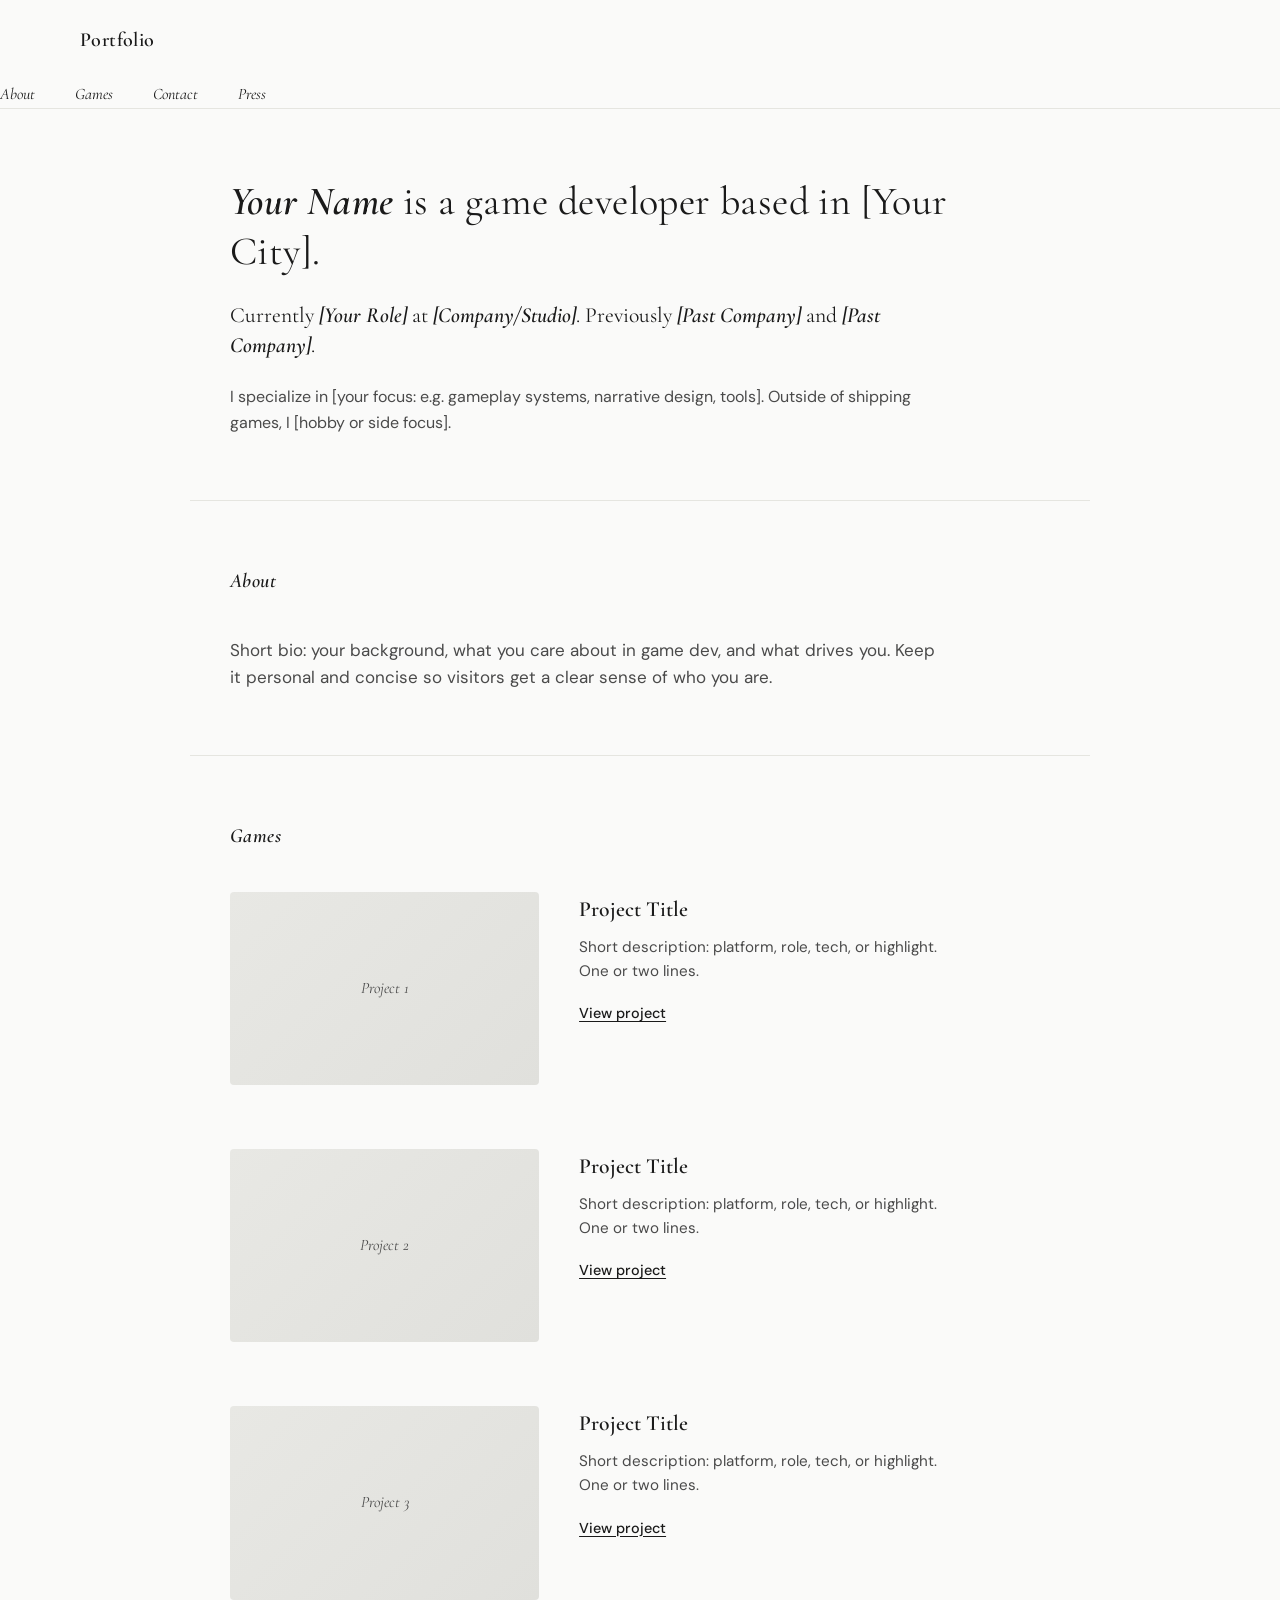
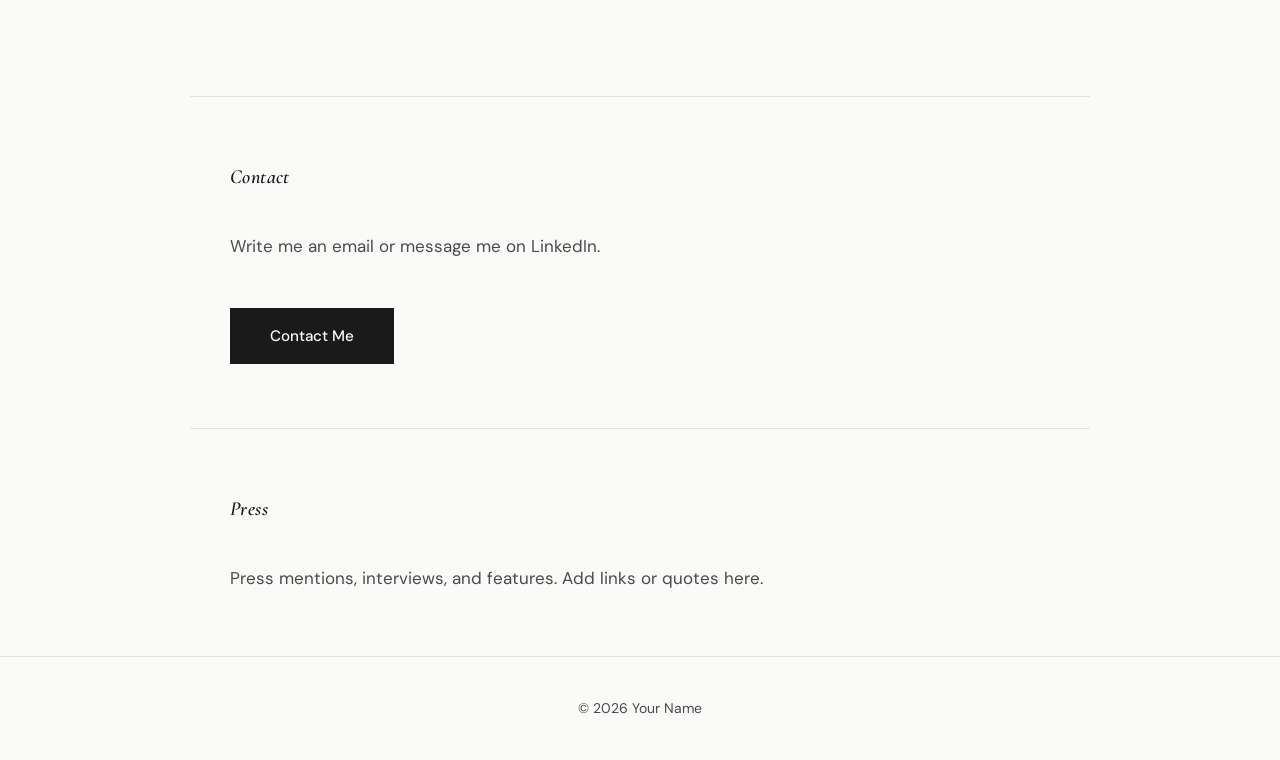
==== index.html @ 8e0e688e "Pushing for pages" ====
<!DOCTYPE html>
<html lang="en">
<head>
  <meta charset="UTF-8">
  <meta name="viewport" content="width=device-width, initial-scale=1.0">
  <title>Game Dev Portfolio</title>
  <link rel="preconnect" href="https://fonts.googleapis.com">
  <link rel="preconnect" href="https://fonts.gstatic.com" crossorigin>
  <link href="https://fonts.googleapis.com/css2?family=Cormorant+Garamond:ital,wght@0,400;0,600;1,400;1,600&family=DM+Sans:ital,wght@0,400;0,500;0,600;1,400&display=swap" rel="stylesheet">
  <link rel="stylesheet" href="styles.css">
</head>
<body>
  <a href="#main" class="skip-link">Skip to Content</a>

  <header class="site-header">
    <div class="header-inner">
      <a href="#" class="logo" aria-label="Home">Portfolio</a>
      <button class="menu-toggle" aria-expanded="false" aria-controls="nav-menu" aria-label="Open menu">
        <span class="menu-text">Open Menu</span>
        <span class="menu-icon" aria-hidden="true"></span>
      </button>
    </div>
    <nav id="nav-menu" class="nav" aria-label="Main navigation" hidden>
      <ul class="nav-list">
        <li><a href="#about">About</a></li>
        <li><a href="#games">Games</a></li>
        <li><a href="#contact">Contact</a></li>
        <li><a href="#press">Press</a></li>
      </ul>
    </nav>
  </header>

  <main id="main">
    <section class="hero">
      <div class="hero-content">
        <h1 class="hero-name"><em>Your Name</em> is a game developer based in [Your City].</h1>
        <p class="hero-tagline">Currently <em>[Your Role]</em> at <em>[Company/Studio]</em>. Previously <em>[Past Company]</em> and <em>[Past Company]</em>.</p>
        <p class="hero-desc">I specialize in [your focus: e.g. gameplay systems, narrative design, tools]. Outside of shipping games, I [hobby or side focus].</p>
      </div>
    </section>

    <section id="about" class="section section-about">
      <h2 class="section-label"><em>About</em></h2>
      <div class="section-content">
        <p>Short bio: your background, what you care about in game dev, and what drives you. Keep it personal and concise so visitors get a clear sense of who you are.</p>
      </div>
    </section>

    <section id="games" class="section section-projects">
      <h2 class="section-label"><em>Games</em></h2>
      <div class="projects-grid">
        <article class="project-card">
          <div class="project-media">
            <div class="project-placeholder" aria-hidden="true">Project 1</div>
          </div>
          <div class="project-info">
            <h3>Project Title</h3>
            <p>Short description: platform, role, tech, or highlight. One or two lines.</p>
            <a href="#" class="project-link">View project</a>
          </div>
        </article>
        <article class="project-card">
          <div class="project-media">
            <div class="project-placeholder" aria-hidden="true">Project 2</div>
          </div>
          <div class="project-info">
            <h3>Project Title</h3>
            <p>Short description: platform, role, tech, or highlight. One or two lines.</p>
            <a href="#" class="project-link">View project</a>
          </div>
        </article>
        <article class="project-card">
          <div class="project-media">
            <div class="project-placeholder" aria-hidden="true">Project 3</div>
          </div>
          <div class="project-info">
            <h3>Project Title</h3>
            <p>Short description: platform, role, tech, or highlight. One or two lines.</p>
            <a href="#" class="project-link">View project</a>
          </div>
        </article>
      </div>
    </section>

    <section id="contact" class="section section-contact">
      <h2 class="section-label"><em>Contact</em></h2>
      <div class="section-content contact-content">
        <p>Write me an email or message me on LinkedIn.</p>
        <a href="mailto:you@example.com" class="btn-contact">Contact Me</a>
      </div>
    </section>

    <section id="press" class="section section-press">
      <h2 class="section-label"><em>Press</em></h2>
      <div class="section-content">
        <p>Press mentions, interviews, and features. Add links or quotes here.</p>
      </div>
    </section>
  </main>

  <footer class="site-footer">
    <p>&copy; <span id="year"></span> Your Name</p>
  </footer>

  <script src="script.js"></script>
</body>
</html>
---- styles.css ----
/* Morgan Ling–inspired game dev portfolio: minimal, editorial */

:root {
  --color-bg: #fafaf9;
  --color-text: #1a1a1a;
  --color-text-muted: #4a4a4a;
  --color-accent: #2d2d2d;
  --color-border: #e5e5e0;
  --font-serif: "Cormorant Garamond", Georgia, serif;
  --font-sans: "DM Sans", system-ui, sans-serif;
  --max-width: 720px;
  --space-xs: 0.5rem;
  --space-sm: 1rem;
  --space-md: 1.5rem;
  --space-lg: 2.5rem;
  --space-xl: 4rem;
  --space-2xl: 6rem;
}

*,
*::before,
*::after {
  box-sizing: border-box;
}

html {
  scroll-behavior: smooth;
}

body {
  margin: 0;
  font-family: var(--font-sans);
  font-size: 1.0625rem;
  line-height: 1.6;
  color: var(--color-text);
  background: var(--color-bg);
}

.skip-link {
  position: absolute;
  top: -100px;
  left: var(--space-sm);
  padding: var(--space-sm) var(--space-md);
  background: var(--color-text);
  color: var(--color-bg);
  text-decoration: none;
  font-weight: 500;
  z-index: 100;
  transition: top 0.2s;
}

.skip-link:focus {
  top: var(--space-sm);
}

/* Header */
.site-header {
  position: fixed;
  top: 0;
  left: 0;
  right: 0;
  z-index: 50;
  background: var(--color-bg);
  border-bottom: 1px solid var(--color-border);
  transition: background 0.2s, border-color 0.2s;
}

.header-inner {
  display: flex;
  align-items: center;
  justify-content: space-between;
  max-width: 1200px;
  margin: 0 auto;
  padding: var(--space-md) var(--space-lg);
}

.logo {
  font-family: var(--font-serif);
  font-size: 1.25rem;
  font-weight: 600;
  color: var(--color-text);
  text-decoration: none;
  letter-spacing: 0.02em;
}

.menu-toggle {
  display: flex;
  align-items: center;
  gap: var(--space-xs);
  padding: var(--space-xs) 0;
  background: none;
  border: none;
  font-family: var(--font-sans);
  font-size: 0.9rem;
  color: var(--color-text-muted);
  cursor: pointer;
  transition: color 0.2s;
}

.menu-toggle:hover {
  color: var(--color-text);
}

.menu-icon {
  display: block;
  width: 20px;
  height: 14px;
  position: relative;
}

.menu-icon::before,
.menu-icon::after {
  content: "";
  position: absolute;
  left: 0;
  width: 100%;
  height: 2px;
  background: currentColor;
  transition: transform 0.25s;
}

.menu-icon::before {
  top: 0;
}

.menu-icon::after {
  bottom: 0;
}

.site-header.menu-open .menu-icon {
  height: 2px;
}

.site-header.menu-open .menu-icon::before {
  transform: rotate(45deg);
  top: 50%;
  margin-top: -1px;
}

.site-header.menu-open .menu-icon::after {
  transform: rotate(-45deg);
  bottom: auto;
  top: 50%;
  margin-top: -1px;
}

.site-header.menu-open .menu-text {
  display: none;
}

.nav {
  position: absolute;
  top: 100%;
  left: 0;
  right: 0;
  background: var(--color-bg);
  border-bottom: 1px solid var(--color-border);
  padding: var(--space-md) var(--space-lg);
}

.nav[hidden] {
  display: none;
}

.nav-list {
  list-style: none;
  margin: 0;
  padding: 0;
  display: flex;
  flex-direction: column;
  gap: var(--space-sm);
}

.nav-list a {
  font-family: var(--font-serif);
  font-size: 1.25rem;
  font-style: italic;
  color: var(--color-text);
  text-decoration: none;
  transition: color 0.2s;
}

.nav-list a:hover {
  color: var(--color-text-muted);
}

/* Main */
main {
  padding-top: 80px;
}

/* Hero */
.hero {
  padding: var(--space-2xl) var(--space-lg) var(--space-xl);
  max-width: 900px;
  margin: 0 auto;
}

.hero-content {
  max-width: var(--max-width);
}

.hero-name {
  font-family: var(--font-serif);
  font-size: clamp(1.75rem, 4vw, 2.5rem);
  font-weight: 400;
  line-height: 1.25;
  margin: 0 0 var(--space-md);
  letter-spacing: 0.01em;
}

.hero-name em {
  font-style: italic;
  font-weight: 600;
}

.hero-tagline {
  font-family: var(--font-serif);
  font-size: clamp(1.15rem, 2.5vw, 1.35rem);
  line-height: 1.4;
  color: var(--color-text);
  margin: 0 0 var(--space-md);
}

.hero-tagline em {
  font-style: italic;
  font-weight: 600;
}

.hero-desc {
  font-size: 1rem;
  color: var(--color-text-muted);
  margin: 0;
  max-width: 65ch;
}

/* Sections */
.section {
  max-width: 900px;
  margin: 0 auto;
  padding: var(--space-xl) var(--space-lg);
  border-top: 1px solid var(--color-border);
}

.section-label {
  font-family: var(--font-serif);
  font-size: 1.25rem;
  font-weight: 400;
  font-style: italic;
  margin: 0 0 var(--space-lg);
  letter-spacing: 0.02em;
}

.section-label em {
  font-style: italic;
  font-weight: 600;
}

.section-content {
  max-width: var(--max-width);
}

.section-content p {
  margin: 0 0 var(--space-md);
  color: var(--color-text-muted);
}

.section-content p:last-child {
  margin-bottom: 0;
}

/* Projects */
.section-projects {
  padding-bottom: var(--space-2xl);
}

.projects-grid {
  display: grid;
  gap: var(--space-xl);
  max-width: 720px;
}

.project-card {
  display: grid;
  gap: var(--space-md);
}

@media (min-width: 640px) {
  .project-card {
    grid-template-columns: 1fr 1.2fr;
    align-items: start;
    gap: var(--space-lg);
  }
}

.project-media {
  aspect-ratio: 16 / 10;
  background: var(--color-border);
  border-radius: 4px;
  overflow: hidden;
}

.project-placeholder {
  width: 100%;
  height: 100%;
  display: flex;
  align-items: center;
  justify-content: center;
  font-family: var(--font-serif);
  font-size: 1rem;
  font-style: italic;
  color: var(--color-text-muted);
  background: linear-gradient(135deg, #e8e8e4 0%, #e0e0dc 100%);
}

.project-info h3 {
  font-family: var(--font-serif);
  font-size: 1.35rem;
  font-weight: 600;
  margin: 0 0 var(--space-xs);
}

.project-info p {
  font-size: 0.95rem;
  color: var(--color-text-muted);
  margin: 0 0 var(--space-sm);
}

.project-link {
  font-size: 0.9rem;
  font-weight: 500;
  color: var(--color-text);
  text-decoration: underline;
  text-underline-offset: 3px;
  transition: color 0.2s;
}

.project-link:hover {
  color: var(--color-text-muted);
}

/* Contact */
.contact-content {
  display: flex;
  flex-direction: column;
  gap: var(--space-md);
}

.btn-contact {
  display: inline-block;
  padding: var(--space-sm) var(--space-lg);
  background: var(--color-text);
  color: var(--color-bg);
  font-family: var(--font-sans);
  font-size: 0.95rem;
  font-weight: 500;
  text-decoration: none;
  border: none;
  cursor: pointer;
  transition: background 0.2s, color 0.2s;
  width: fit-content;
}

.btn-contact:hover {
  background: var(--color-accent);
  color: var(--color-bg);
}

/* Footer */
.site-footer {
  border-top: 1px solid var(--color-border);
  padding: var(--space-lg) var(--space-lg);
  text-align: center;
}

.site-footer p {
  margin: 0;
  font-size: 0.875rem;
  color: var(--color-text-muted);
}

/* Responsive: show nav inline on larger screens */
@media (min-width: 768px) {
  .menu-toggle {
    display: none;
  }

  .header-inner {
    flex-wrap: wrap;
  }

  .nav {
    position: static;
    display: block !important;
    border: none;
    padding: 0;
    margin-left: auto;
  }

  .nav[hidden] {
    display: block !important;
  }

  .nav-list {
    flex-direction: row;
    gap: var(--space-lg);
  }

  .nav-list a {
    font-size: 1rem;
  }
}
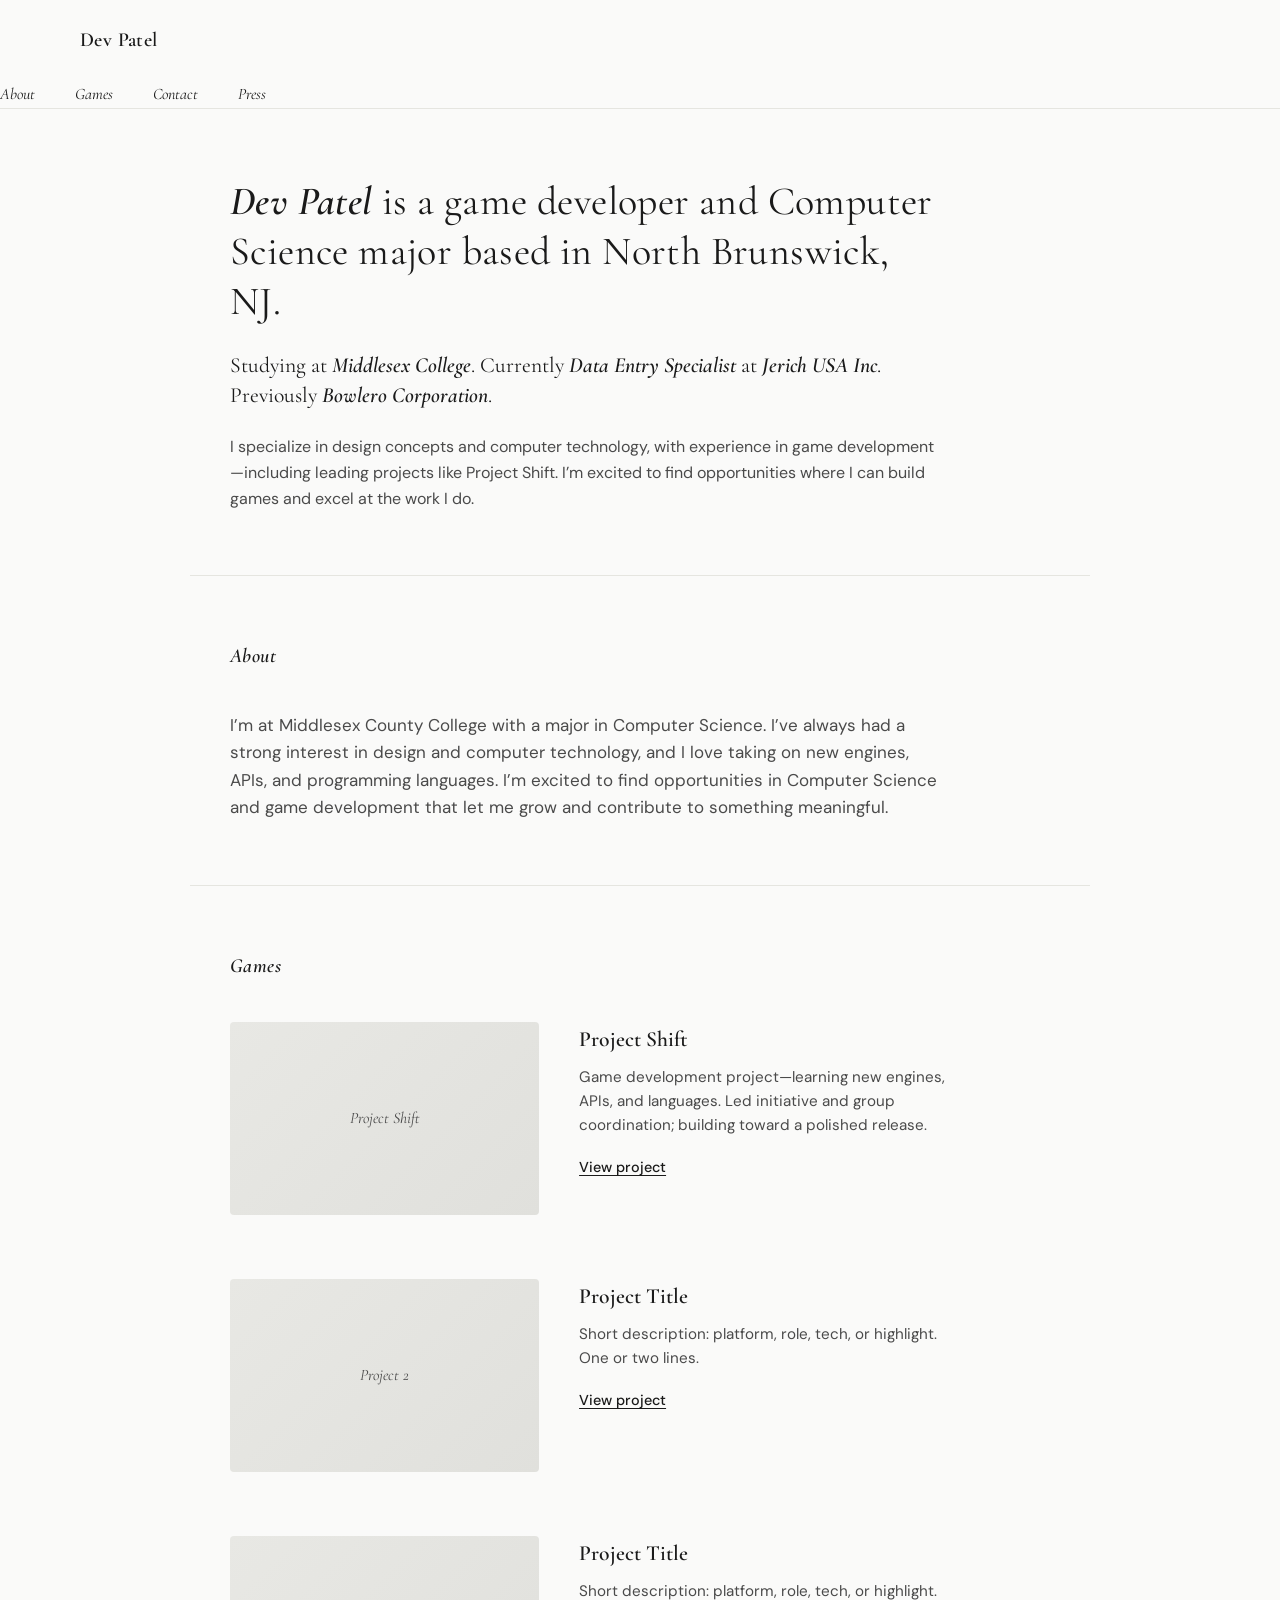
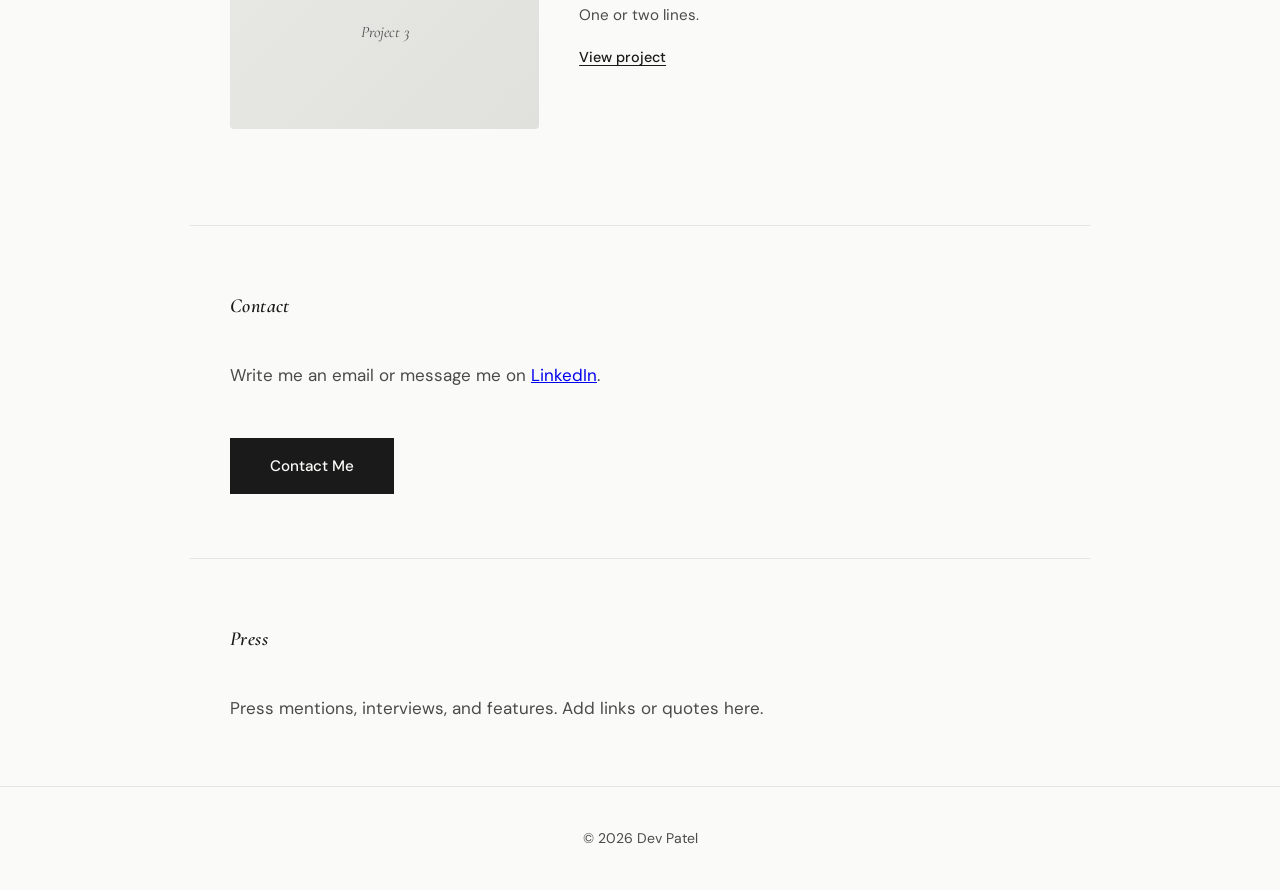
==== commit 15ec6301: "changing the files" ====
--- a/index.html
+++ b/index.html
@@ -3,7 +3,7 @@
 <head>
   <meta charset="UTF-8">
   <meta name="viewport" content="width=device-width, initial-scale=1.0">
-  <title>Game Dev Portfolio</title>
+  <title>Dev Patel — Game Developer</title>
   <link rel="preconnect" href="https://fonts.googleapis.com">
   <link rel="preconnect" href="https://fonts.gstatic.com" crossorigin>
   <link href="https://fonts.googleapis.com/css2?family=Cormorant+Garamond:ital,wght@0,400;0,600;1,400;1,600&family=DM+Sans:ital,wght@0,400;0,500;0,600;1,400&display=swap" rel="stylesheet">
@@ -14,7 +14,7 @@
 
   <header class="site-header">
     <div class="header-inner">
-      <a href="#" class="logo" aria-label="Home">Portfolio</a>
+      <a href="#" class="logo" aria-label="Home">Dev Patel</a>
       <button class="menu-toggle" aria-expanded="false" aria-controls="nav-menu" aria-label="Open menu">
         <span class="menu-text">Open Menu</span>
         <span class="menu-icon" aria-hidden="true"></span>
@@ -33,16 +33,16 @@
   <main id="main">
     <section class="hero">
       <div class="hero-content">
-        <h1 class="hero-name"><em>Your Name</em> is a game developer based in [Your City].</h1>
-        <p class="hero-tagline">Currently <em>[Your Role]</em> at <em>[Company/Studio]</em>. Previously <em>[Past Company]</em> and <em>[Past Company]</em>.</p>
-        <p class="hero-desc">I specialize in [your focus: e.g. gameplay systems, narrative design, tools]. Outside of shipping games, I [hobby or side focus].</p>
+        <h1 class="hero-name"><em>Dev Patel</em> is a game developer and Computer Science major based in North Brunswick, NJ.</h1>
+        <p class="hero-tagline">Studying at <em>Middlesex College</em>. Currently <em>Data Entry Specialist</em> at <em>Jerich USA Inc</em>. Previously <em>Bowlero Corporation</em>.</p>
+        <p class="hero-desc">I specialize in design concepts and computer technology, with experience in game development—including leading projects like Project Shift. I’m excited to find opportunities where I can build games and excel at the work I do.</p>
       </div>
     </section>
 
     <section id="about" class="section section-about">
       <h2 class="section-label"><em>About</em></h2>
       <div class="section-content">
-        <p>Short bio: your background, what you care about in game dev, and what drives you. Keep it personal and concise so visitors get a clear sense of who you are.</p>
+        <p>I’m at Middlesex County College with a major in Computer Science. I’ve always had a strong interest in design and computer technology, and I love taking on new engines, APIs, and programming languages. I’m excited to find opportunities in Computer Science and game development that let me grow and contribute to something meaningful.</p>
       </div>
     </section>
 
@@ -51,11 +51,11 @@
       <div class="projects-grid">
         <article class="project-card">
           <div class="project-media">
-            <div class="project-placeholder" aria-hidden="true">Project 1</div>
+            <div class="project-placeholder" aria-hidden="true">Project Shift</div>
           </div>
           <div class="project-info">
-            <h3>Project Title</h3>
-            <p>Short description: platform, role, tech, or highlight. One or two lines.</p>
+            <h3>Project Shift</h3>
+            <p>Game development project—learning new engines, APIs, and languages. Led initiative and group coordination; building toward a polished release.</p>
             <a href="#" class="project-link">View project</a>
           </div>
         </article>
@@ -85,8 +85,8 @@
     <section id="contact" class="section section-contact">
       <h2 class="section-label"><em>Contact</em></h2>
       <div class="section-content contact-content">
-        <p>Write me an email or message me on LinkedIn.</p>
-        <a href="mailto:you@example.com" class="btn-contact">Contact Me</a>
+        <p>Write me an email or message me on <a href="https://www.linkedin.com/in/dev-patel-b00699250/" target="_blank" rel="noopener noreferrer">LinkedIn</a>.</p>
+        <a href="https://www.linkedin.com/in/dev-patel-b00699250/" target="_blank" rel="noopener noreferrer" class="btn-contact">Contact Me</a>
       </div>
     </section>
 
@@ -99,7 +99,7 @@
   </main>
 
   <footer class="site-footer">
-    <p>&copy; <span id="year"></span> Your Name</p>
+    <p>&copy; <span id="year"></span> Dev Patel</p>
   </footer>
 
   <script src="script.js"></script>
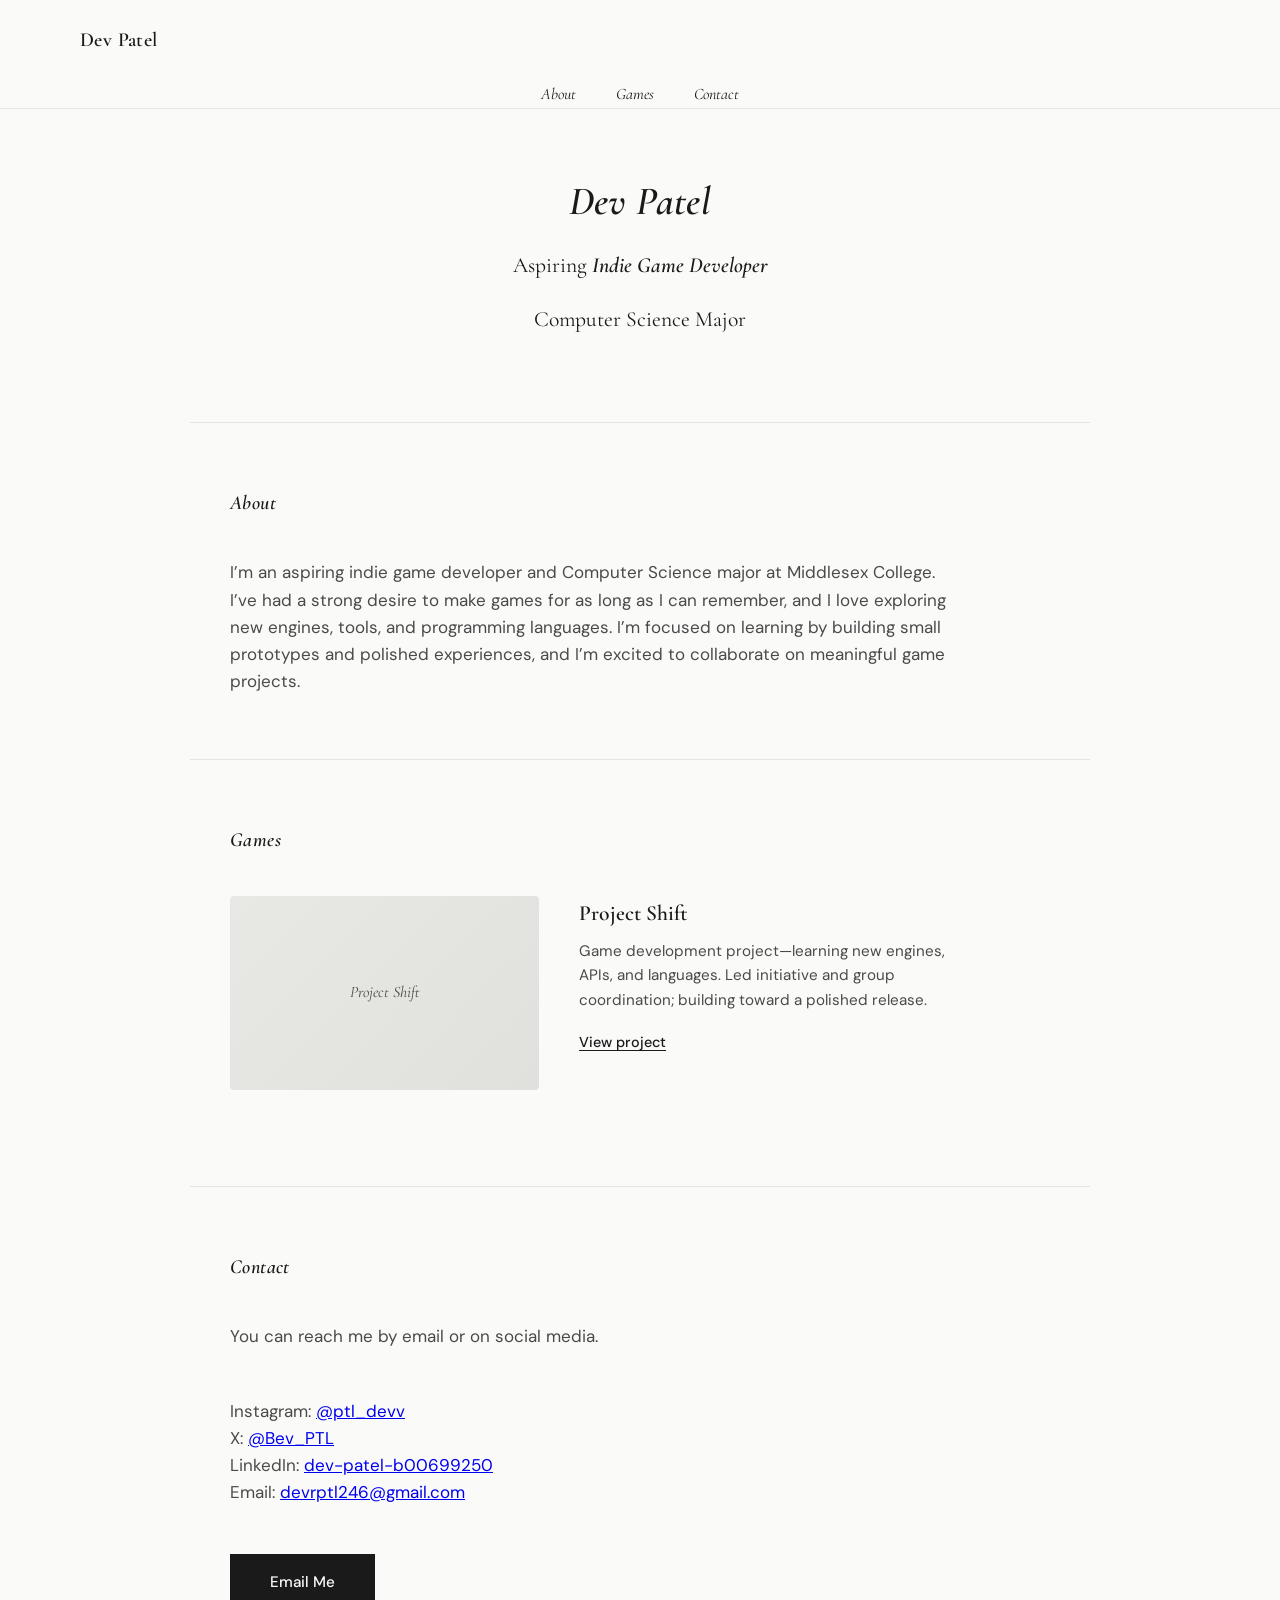
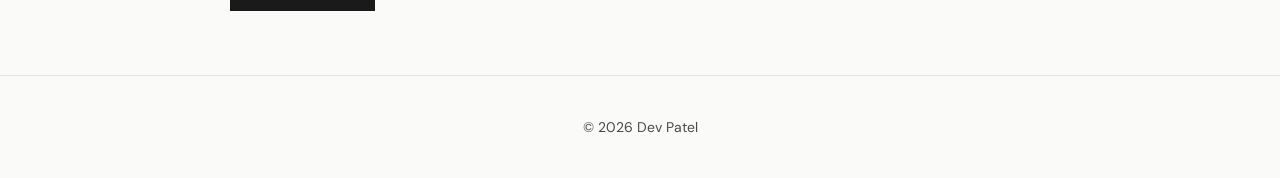
==== commit 82e61fae: "Toching up Contacts" ====
--- a/index.html
+++ b/index.html
@@ -25,7 +25,6 @@
         <li><a href="#about">About</a></li>
         <li><a href="#games">Games</a></li>
         <li><a href="#contact">Contact</a></li>
-        <li><a href="#press">Press</a></li>
       </ul>
     </nav>
   </header>
@@ -33,16 +32,16 @@
   <main id="main">
     <section class="hero">
       <div class="hero-content">
-        <h1 class="hero-name"><em>Dev Patel</em> is a game developer and Computer Science major based in North Brunswick, NJ.</h1>
-        <p class="hero-tagline">Studying at <em>Middlesex College</em>. Currently <em>Data Entry Specialist</em> at <em>Jerich USA Inc</em>. Previously <em>Bowlero Corporation</em>.</p>
-        <p class="hero-desc">I specialize in design concepts and computer technology, with experience in game development—including leading projects like Project Shift. I’m excited to find opportunities where I can build games and excel at the work I do.</p>
+        <h1 class="hero-name"><em>Dev Patel</em></h1>
+        <p class="hero-tagline">Aspiring <em>Indie Game Developer</em></p>
+        <p class="hero-tagline">Computer Science Major</p>
       </div>
     </section>
 
     <section id="about" class="section section-about">
       <h2 class="section-label"><em>About</em></h2>
       <div class="section-content">
-        <p>I’m at Middlesex County College with a major in Computer Science. I’ve always had a strong interest in design and computer technology, and I love taking on new engines, APIs, and programming languages. I’m excited to find opportunities in Computer Science and game development that let me grow and contribute to something meaningful.</p>
+        <p>I’m an aspiring indie game developer and Computer Science major at Middlesex College. I’ve had a strong desire to make games for as long as I can remember, and I love exploring new engines, tools, and programming languages. I’m focused on learning by building small prototypes and polished experiences, and I’m excited to collaborate on meaningful game projects.</p>
       </div>
     </section>
 
@@ -59,43 +58,27 @@
             <a href="#" class="project-link">View project</a>
           </div>
         </article>
-        <article class="project-card">
-          <div class="project-media">
-            <div class="project-placeholder" aria-hidden="true">Project 2</div>
-          </div>
-          <div class="project-info">
-            <h3>Project Title</h3>
-            <p>Short description: platform, role, tech, or highlight. One or two lines.</p>
-            <a href="#" class="project-link">View project</a>
-          </div>
-        </article>
-        <article class="project-card">
-          <div class="project-media">
-            <div class="project-placeholder" aria-hidden="true">Project 3</div>
-          </div>
-          <div class="project-info">
-            <h3>Project Title</h3>
-            <p>Short description: platform, role, tech, or highlight. One or two lines.</p>
-            <a href="#" class="project-link">View project</a>
-          </div>
-        </article>
       </div>
     </section>
 
     <section id="contact" class="section section-contact">
       <h2 class="section-label"><em>Contact</em></h2>
       <div class="section-content contact-content">
-        <p>Write me an email or message me on <a href="https://www.linkedin.com/in/dev-patel-b00699250/" target="_blank" rel="noopener noreferrer">LinkedIn</a>.</p>
-        <a href="https://www.linkedin.com/in/dev-patel-b00699250/" target="_blank" rel="noopener noreferrer" class="btn-contact">Contact Me</a>
+        <p>You can reach me by email or on social media.</p>
+        <p>
+          Instagram:
+          <a href="https://www.instagram.com/ptl_devv/?hl=en" target="_blank" rel="noopener noreferrer">@ptl_devv</a><br>
+          X:
+          <a href="https://x.com/Bev_PTL" target="_blank" rel="noopener noreferrer">@Bev_PTL</a><br>
+          LinkedIn:
+          <a href="https://www.linkedin.com/in/dev-patel-b00699250/" target="_blank" rel="noopener noreferrer">dev-patel-b00699250</a><br>
+          Email:
+          <a href="mailto:devrptl246@gmail.com">devrptl246@gmail.com</a>
+        </p>
+        <a href="mailto:devrptl246@gmail.com" class="btn-contact">Email Me</a>
       </div>
     </section>
 
-    <section id="press" class="section section-press">
-      <h2 class="section-label"><em>Press</em></h2>
-      <div class="section-content">
-        <p>Press mentions, interviews, and features. Add links or quotes here.</p>
-      </div>
-    </section>
   </main>
 
   <footer class="site-footer">
--- a/styles.css
+++ b/styles.css
@@ -169,6 +169,7 @@
   display: flex;
   flex-direction: column;
   gap: var(--space-sm);
+  align-items: center;
 }
 
 .nav-list a {
@@ -198,6 +199,8 @@
 
 .hero-content {
   max-width: var(--max-width);
+  margin: 0 auto;
+  text-align: center;
 }
 
 .hero-name {
@@ -394,7 +397,7 @@
     display: block !important;
     border: none;
     padding: 0;
-    margin-left: auto;
+    margin-left: 0;
   }
 
   .nav[hidden] {
@@ -404,6 +407,7 @@
   .nav-list {
     flex-direction: row;
     gap: var(--space-lg);
+    justify-content: center;
   }
 
   .nav-list a {
